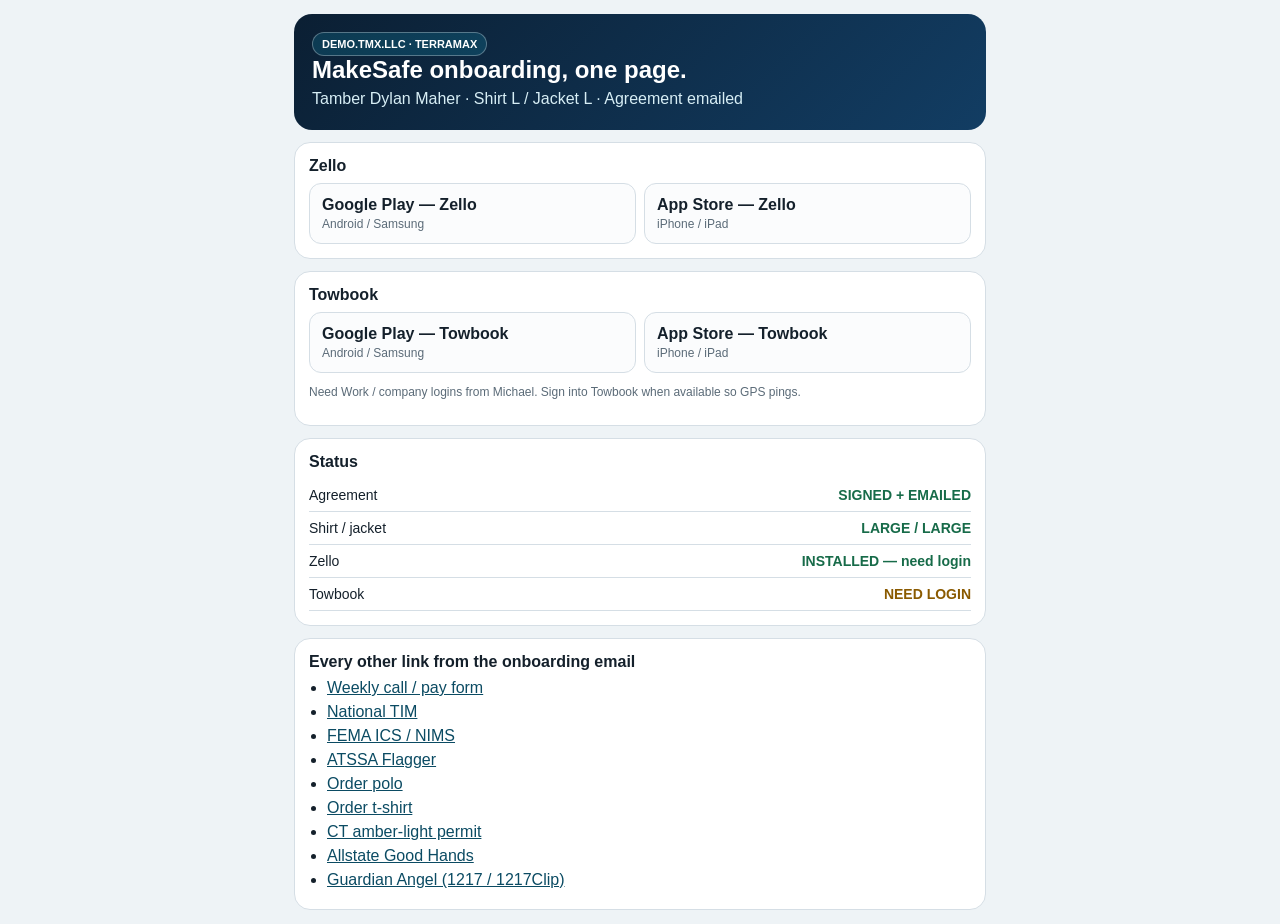
==== index.html @ 7db6fc3e "Add MakeSafe onboarding demo for demo.tmx.llc" ====
<!doctype html>
<html lang="en">
<head>
<meta charset="utf-8">
<meta name="viewport" content="width=device-width,initial-scale=1">
<title>MakeSafe CT TSRA — Onboarding Demo</title>
<style>
:root{--navy:#0b1f33;--blue:#123d63;--cyan:#18a7c9;--green:#176b49;--bg:#eef3f6;--ink:#14202b;--muted:#5b6b78;--line:#d5dee5}
*{box-sizing:border-box}
body{margin:0;font-family:Inter,Segoe UI,Arial,sans-serif;background:var(--bg);color:var(--ink)}
.wrap{max-width:720px;margin:auto;padding:14px}
.hero{background:linear-gradient(135deg,var(--navy),var(--blue));color:#fff;border-radius:18px;padding:18px}
.hero h1{margin:0 0 6px;font-size:24px}
.hero p{margin:4px 0;color:#d7eef5}
.badge{display:inline-block;border:1px solid rgba(255,255,255,.3);background:rgba(24,167,201,.2);padding:5px 9px;border-radius:999px;font-size:11px;font-weight:800}
.card{background:#fff;border:1px solid var(--line);border-radius:16px;padding:14px;margin-top:12px}
h2{margin:0 0 8px;font-size:16px}
.grid{display:grid;grid-template-columns:1fr 1fr;gap:8px}
.store{display:block;border:1px solid var(--line);border-radius:12px;padding:12px;text-decoration:none;color:var(--ink);background:#fbfcfd;font-weight:800}
.store span{display:block;font-weight:500;color:var(--muted);font-size:12px;margin-top:3px}
.row{display:flex;justify-content:space-between;gap:8px;padding:8px 0;border-bottom:1px solid var(--line);font-size:14px}
.ok{color:var(--green);font-weight:800}
.wait{color:#8a5a00;font-weight:800}
a{color:#0b4b63}
.small{font-size:12px;color:var(--muted)}
ul{margin:8px 0 0 18px;padding:0}li{margin:6px 0}
@media(max-width:520px){.grid{grid-template-columns:1fr}}
</style>
</head>
<body>
<div class="wrap">
<section class="hero">
<span class="badge">DEMO.TMX.LLC · TERRAMAX</span>
<h1>MakeSafe onboarding, one page.</h1>
<p>Tamber Dylan Maher · Shirt L / Jacket L · Agreement emailed</p>
</section>
<section class="card">
<h2>Zello</h2>
<div class="grid">
<a class="store" href="https://play.google.com/store/apps/details?id=com.loudtalks">Google Play — Zello<span>Android / Samsung</span></a>
<a class="store" href="https://apps.apple.com/us/app/zello-walkie-talkie/id508231856">App Store — Zello<span>iPhone / iPad</span></a>
</div>
</section>
<section class="card">
<h2>Towbook</h2>
<div class="grid">
<a class="store" href="https://play.google.com/store/apps/details?id=com.towbook.mobile">Google Play — Towbook<span>Android / Samsung</span></a>
<a class="store" href="https://apps.apple.com/us/app/towbook/id670258292">App Store — Towbook<span>iPhone / iPad</span></a>
</div>
<p class="small">Need Work / company logins from Michael. Sign into Towbook when available so GPS pings.</p>
</section>
<section class="card">
<h2>Status</h2>
<div class="row"><span>Agreement</span><span class="ok">SIGNED + EMAILED</span></div>
<div class="row"><span>Shirt / jacket</span><span class="ok">LARGE / LARGE</span></div>
<div class="row"><span>Zello</span><span class="ok">INSTALLED — need login</span></div>
<div class="row"><span>Towbook</span><span class="wait">NEED LOGIN</span></div>
</section>
<section class="card">
<h2>Every other link from the onboarding email</h2>
<ul>
<li><a href="https://docs.google.com/forms/d/e/1FAIpQLSf4Mv1PhjNyhvWNYXLvkSwa-qMlq7Yl-J4h-qOAlry6z2-8jg/viewform">Weekly call / pay form</a></li>
<li><a href="https://learning.respondersafety.com/Clusters/National-TIM-Training-Certificate.aspx">National TIM</a></li>
<li><a href="https://training.fema.gov/nims/">FEMA ICS / NIMS</a></li>
<li><a href="https://www.atssa.com/Training/Find-a-Course/Flagger-Training-Courses/Online-Training">ATSSA Flagger</a></li>
<li><a href="https://docs.google.com/forms/d/e/1FAIpQLSeI23RSwek_ja71vLLKar7BKGvU0KmwayOh2JxT48tD0ukR5Q/viewform">Order polo</a></li>
<li><a href="https://docs.google.com/forms/d/e/1FAIpQLSejXj6eehNrN5KHWK0I2aYyoX4_Jc-tSO9pF_rPR9kg8O-jWg/viewform">Order t-shirt</a></li>
<li><a href="https://portal.ct.gov/-/media/DMV/20/29/e215mepdf.pdf">CT amber-light permit</a></li>
<li><a href="https://ghrn-rescuer-portal.cws.allstate.com/?utm_source=ref_email2&utm_medium=referral&utm_content=CT1927771">Allstate Good Hands</a></li>
<li><a href="https://www.guardianangeldevices.com/?code=1217">Guardian Angel (1217 / 1217Clip)</a></li>
</ul>
</section>
</div>
</body>
</html>
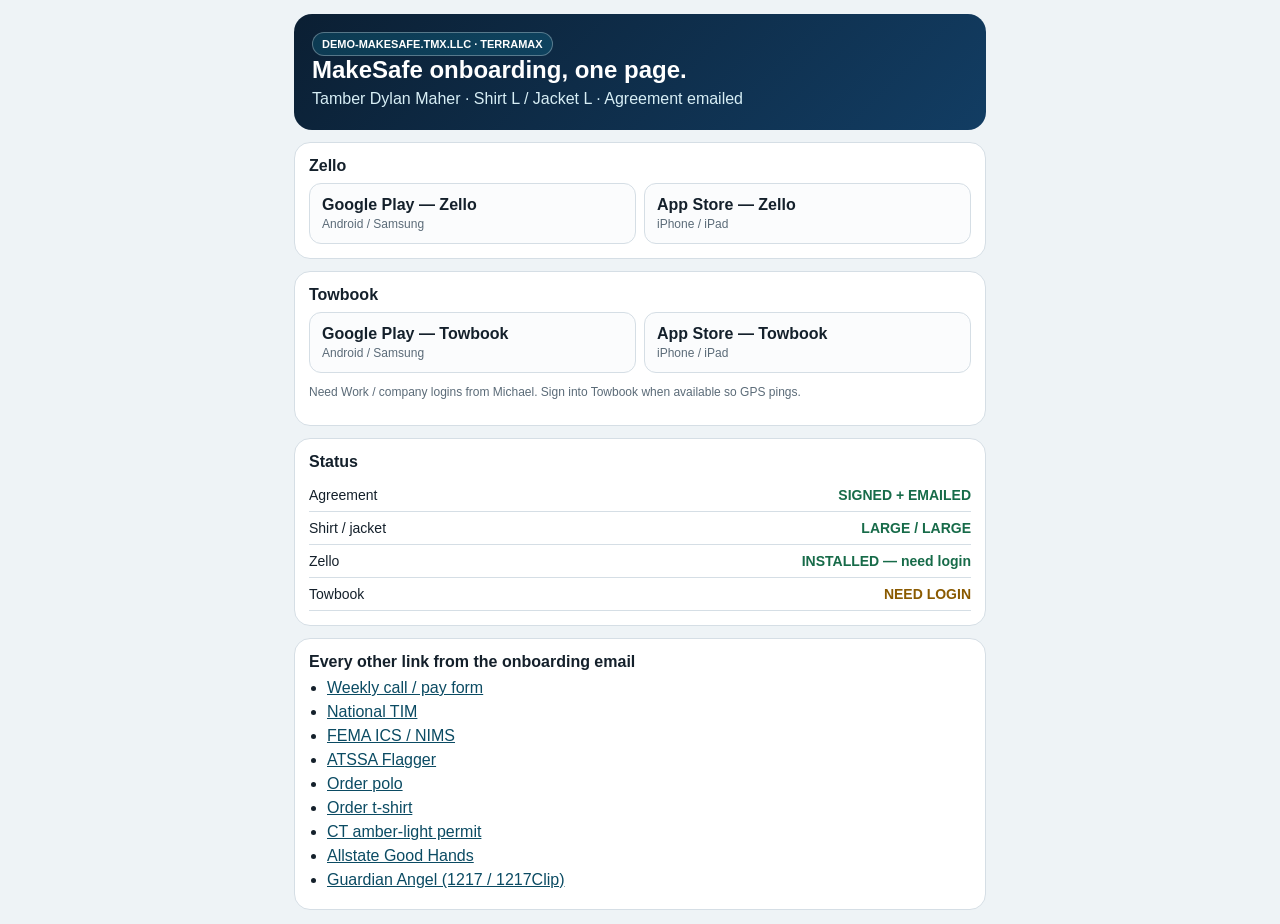
==== commit cc742f3f: "Update MakeSafe demo hostname in page" ====
--- a/index.html
+++ b/index.html
@@ -30,7 +30,7 @@
 <body>
 <div class="wrap">
 <section class="hero">
-<span class="badge">DEMO.TMX.LLC · TERRAMAX</span>
+<span class="badge">DEMO-MAKESAFE.TMX.LLC · TERRAMAX</span>
 <h1>MakeSafe onboarding, one page.</h1>
 <p>Tamber Dylan Maher · Shirt L / Jacket L · Agreement emailed</p>
 </section>
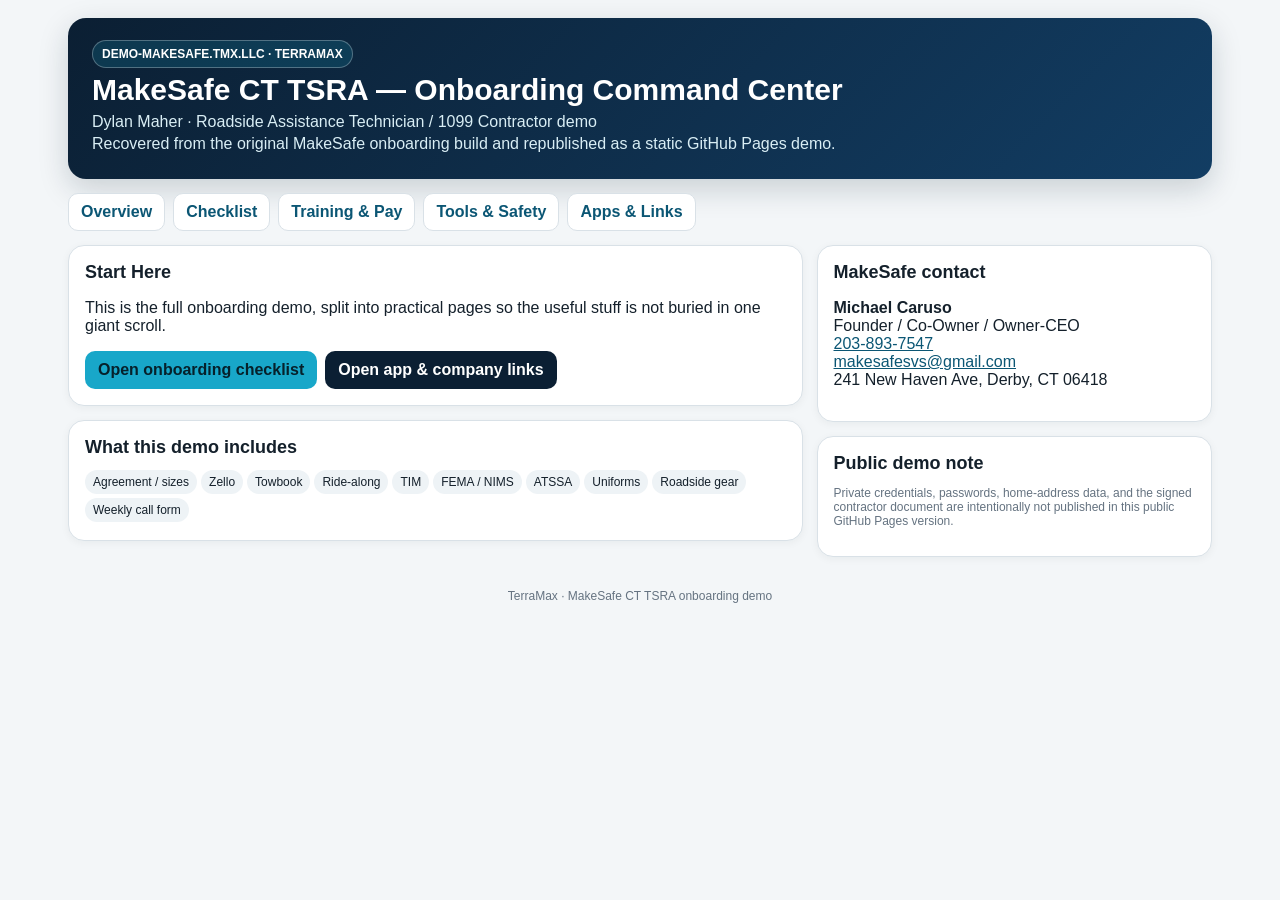
==== commit 10a52faa: "Restore full MakeSafe demo overview" ====
--- a/index.html
+++ b/index.html
@@ -1,75 +1 @@
-<!doctype html>
-<html lang="en">
-<head>
-<meta charset="utf-8">
-<meta name="viewport" content="width=device-width,initial-scale=1">
-<title>MakeSafe CT TSRA — Onboarding Demo</title>
-<style>
-:root{--navy:#0b1f33;--blue:#123d63;--cyan:#18a7c9;--green:#176b49;--bg:#eef3f6;--ink:#14202b;--muted:#5b6b78;--line:#d5dee5}
-*{box-sizing:border-box}
-body{margin:0;font-family:Inter,Segoe UI,Arial,sans-serif;background:var(--bg);color:var(--ink)}
-.wrap{max-width:720px;margin:auto;padding:14px}
-.hero{background:linear-gradient(135deg,var(--navy),var(--blue));color:#fff;border-radius:18px;padding:18px}
-.hero h1{margin:0 0 6px;font-size:24px}
-.hero p{margin:4px 0;color:#d7eef5}
-.badge{display:inline-block;border:1px solid rgba(255,255,255,.3);background:rgba(24,167,201,.2);padding:5px 9px;border-radius:999px;font-size:11px;font-weight:800}
-.card{background:#fff;border:1px solid var(--line);border-radius:16px;padding:14px;margin-top:12px}
-h2{margin:0 0 8px;font-size:16px}
-.grid{display:grid;grid-template-columns:1fr 1fr;gap:8px}
-.store{display:block;border:1px solid var(--line);border-radius:12px;padding:12px;text-decoration:none;color:var(--ink);background:#fbfcfd;font-weight:800}
-.store span{display:block;font-weight:500;color:var(--muted);font-size:12px;margin-top:3px}
-.row{display:flex;justify-content:space-between;gap:8px;padding:8px 0;border-bottom:1px solid var(--line);font-size:14px}
-.ok{color:var(--green);font-weight:800}
-.wait{color:#8a5a00;font-weight:800}
-a{color:#0b4b63}
-.small{font-size:12px;color:var(--muted)}
-ul{margin:8px 0 0 18px;padding:0}li{margin:6px 0}
-@media(max-width:520px){.grid{grid-template-columns:1fr}}
-</style>
-</head>
-<body>
-<div class="wrap">
-<section class="hero">
-<span class="badge">DEMO-MAKESAFE.TMX.LLC · TERRAMAX</span>
-<h1>MakeSafe onboarding, one page.</h1>
-<p>Tamber Dylan Maher · Shirt L / Jacket L · Agreement emailed</p>
-</section>
-<section class="card">
-<h2>Zello</h2>
-<div class="grid">
-<a class="store" href="https://play.google.com/store/apps/details?id=com.loudtalks">Google Play — Zello<span>Android / Samsung</span></a>
-<a class="store" href="https://apps.apple.com/us/app/zello-walkie-talkie/id508231856">App Store — Zello<span>iPhone / iPad</span></a>
-</div>
-</section>
-<section class="card">
-<h2>Towbook</h2>
-<div class="grid">
-<a class="store" href="https://play.google.com/store/apps/details?id=com.towbook.mobile">Google Play — Towbook<span>Android / Samsung</span></a>
-<a class="store" href="https://apps.apple.com/us/app/towbook/id670258292">App Store — Towbook<span>iPhone / iPad</span></a>
-</div>
-<p class="small">Need Work / company logins from Michael. Sign into Towbook when available so GPS pings.</p>
-</section>
-<section class="card">
-<h2>Status</h2>
-<div class="row"><span>Agreement</span><span class="ok">SIGNED + EMAILED</span></div>
-<div class="row"><span>Shirt / jacket</span><span class="ok">LARGE / LARGE</span></div>
-<div class="row"><span>Zello</span><span class="ok">INSTALLED — need login</span></div>
-<div class="row"><span>Towbook</span><span class="wait">NEED LOGIN</span></div>
-</section>
-<section class="card">
-<h2>Every other link from the onboarding email</h2>
-<ul>
-<li><a href="https://docs.google.com/forms/d/e/1FAIpQLSf4Mv1PhjNyhvWNYXLvkSwa-qMlq7Yl-J4h-qOAlry6z2-8jg/viewform">Weekly call / pay form</a></li>
-<li><a href="https://learning.respondersafety.com/Clusters/National-TIM-Training-Certificate.aspx">National TIM</a></li>
-<li><a href="https://training.fema.gov/nims/">FEMA ICS / NIMS</a></li>
-<li><a href="https://www.atssa.com/Training/Find-a-Course/Flagger-Training-Courses/Online-Training">ATSSA Flagger</a></li>
-<li><a href="https://docs.google.com/forms/d/e/1FAIpQLSeI23RSwek_ja71vLLKar7BKGvU0KmwayOh2JxT48tD0ukR5Q/viewform">Order polo</a></li>
-<li><a href="https://docs.google.com/forms/d/e/1FAIpQLSejXj6eehNrN5KHWK0I2aYyoX4_Jc-tSO9pF_rPR9kg8O-jWg/viewform">Order t-shirt</a></li>
-<li><a href="https://portal.ct.gov/-/media/DMV/20/29/e215mepdf.pdf">CT amber-light permit</a></li>
-<li><a href="https://ghrn-rescuer-portal.cws.allstate.com/?utm_source=ref_email2&utm_medium=referral&utm_content=CT1927771">Allstate Good Hands</a></li>
-<li><a href="https://www.guardianangeldevices.com/?code=1217">Guardian Angel (1217 / 1217Clip)</a></li>
-</ul>
-</section>
-</div>
-</body>
-</html>
+<!doctype html><html lang="en"><head><meta charset="utf-8"><meta name="viewport" content="width=device-width,initial-scale=1"><title>MakeSafe CT TSRA — Onboarding Demo</title><link rel="stylesheet" href="styles.css"></head><body><div class="page"><section class="hero"><span class="badge">DEMO-MAKESAFE.TMX.LLC · TERRAMAX</span><h1>MakeSafe CT TSRA — Onboarding Command Center</h1><p>Dylan Maher · Roadside Assistance Technician / 1099 Contractor demo</p><p>Recovered from the original MakeSafe onboarding build and republished as a static GitHub Pages demo.</p></section><nav class="nav"><a href="index.html">Overview</a><a href="status.html">Checklist</a><a href="training.html">Training & Pay</a><a href="gear.html">Tools & Safety</a><a href="links.html">Apps & Links</a></nav><div class="grid"><main><section class="card"><h2>Start Here</h2><p>This is the full onboarding demo, split into practical pages so the useful stuff is not buried in one giant scroll.</p><div class="btnrow"><a class="btn primary" href="status.html">Open onboarding checklist</a><a class="btn dark" href="links.html">Open app & company links</a></div></section><section class="card"><h2>What this demo includes</h2><span class="pill">Agreement / sizes</span><span class="pill">Zello</span><span class="pill">Towbook</span><span class="pill">Ride-along</span><span class="pill">TIM</span><span class="pill">FEMA / NIMS</span><span class="pill">ATSSA</span><span class="pill">Uniforms</span><span class="pill">Roadside gear</span><span class="pill">Weekly call form</span></section></main><aside><section class="card"><h2>MakeSafe contact</h2><p><strong>Michael Caruso</strong><br>Founder / Co-Owner / Owner-CEO<br><a href="tel:+12038937547">203-893-7547</a><br><a href="mailto:makesafesvs@gmail.com">makesafesvs@gmail.com</a><br>241 New Haven Ave, Derby, CT 06418</p></section><section class="card"><h2>Public demo note</h2><p class="small">Private credentials, passwords, home-address data, and the signed contractor document are intentionally not published in this public GitHub Pages version.</p></section></aside></div><div class="footer">TerraMax · MakeSafe CT TSRA onboarding demo</div></div></body></html>
--- a/styles.css
+++ b/styles.css
@@ -0,0 +1,3 @@
+:root{--navy:#0b1f33;--blue:#123d63;--cyan:#18a7c9;--green:#22a06b;--amber:#d98b1f;--red:#c74440;--bg:#f3f6f8;--card:#fff;--ink:#14202b;--muted:#657381;--line:#d9e1e7}
+*{box-sizing:border-box}body{margin:0;background:var(--bg);font-family:Inter,Segoe UI,Arial,sans-serif;color:var(--ink)}a{color:#0b5674}.page{max-width:1180px;margin:auto;padding:18px}.hero{background:linear-gradient(135deg,var(--navy),var(--blue));color:#fff;border-radius:18px;padding:22px 24px;box-shadow:0 10px 30px rgba(11,31,51,.18)}.hero h1{margin:5px 0 6px;font-size:30px}.hero p{margin:4px 0;color:#d9eef5}.badge{display:inline-block;background:rgba(24,167,201,.18);border:1px solid rgba(255,255,255,.28);padding:6px 9px;border-radius:999px;font-size:12px;font-weight:700}.nav{display:flex;gap:8px;flex-wrap:wrap;margin:14px 0}.nav a{background:#fff;border:1px solid var(--line);border-radius:10px;padding:9px 12px;text-decoration:none;font-weight:800}.grid{display:grid;grid-template-columns:1.3fr .7fr;gap:14px;margin-top:14px}.card{background:var(--card);border:1px solid var(--line);border-radius:16px;padding:16px;box-shadow:0 2px 8px rgba(17,32,43,.05);margin-bottom:14px}.card h2{margin:0 0 10px;font-size:18px}.card h3{margin:16px 0 8px;font-size:14px;color:var(--muted);text-transform:uppercase;letter-spacing:.06em}.task{border:1px solid var(--line);border-radius:14px;padding:12px;margin:9px 0;background:#fff}.task.urgent{border-left:5px solid var(--red)}.task.today{border-left:5px solid var(--amber)}.task.week{border-left:5px solid var(--cyan)}.task.reference{border-left:5px solid var(--green)}.task-head{display:grid;grid-template-columns:36px 1fr 150px;gap:10px;align-items:start}.num{width:28px;height:28px;border-radius:50%;display:grid;place-items:center;background:var(--navy);color:#fff;font-weight:800;font-size:13px}.title{font-weight:800;font-size:15px}.due{font-size:12px;text-align:right;color:var(--muted)}.req,.small{font-size:12px;color:var(--muted)}.controls{display:grid;grid-template-columns:180px 160px 1fr;gap:8px;margin-top:10px}select,input,textarea{font:inherit;border:1px solid var(--line);border-radius:9px;padding:8px;background:#fff}textarea{width:100%;min-height:82px}.btnrow{display:flex;gap:8px;flex-wrap:wrap;margin-top:10px}.btn{display:inline-flex;align-items:center;justify-content:center;gap:7px;padding:10px 13px;border-radius:10px;border:0;font-weight:800;text-decoration:none;cursor:pointer}.primary{background:var(--cyan);color:#06212b}.dark{background:var(--navy);color:#fff}.good{background:#e7f6ef;color:#176b49}.soft{background:#eef3f6;color:var(--ink)}.appgrid{display:grid;grid-template-columns:1fr 1fr;gap:8px}.store{display:block;border:1px solid var(--line);border-radius:11px;padding:10px;text-decoration:none;color:var(--ink);background:#fbfcfd}.store strong{display:block}.money{display:grid;grid-template-columns:1fr auto;gap:7px;padding:7px 0;border-bottom:1px solid var(--line)}.notice{border-left:4px solid var(--amber);background:#fff8e8;padding:10px 12px;border-radius:8px}.progress{height:11px;background:#dbe5ea;border-radius:999px;overflow:hidden}.bar{height:100%;background:var(--cyan);width:0}.footer{text-align:center;font-size:12px;color:var(--muted);margin:18px 0}.pill{display:inline-block;padding:5px 8px;border-radius:999px;background:#eef3f6;margin:2px 4px 2px 0;font-size:12px}.linkgrid{display:grid;grid-template-columns:repeat(2,minmax(0,1fr));gap:8px}
+@media(max-width:850px){.grid{grid-template-columns:1fr}.task-head{grid-template-columns:34px 1fr}.due{grid-column:2;text-align:left}.controls{grid-template-columns:1fr}.appgrid,.linkgrid{grid-template-columns:1fr}}
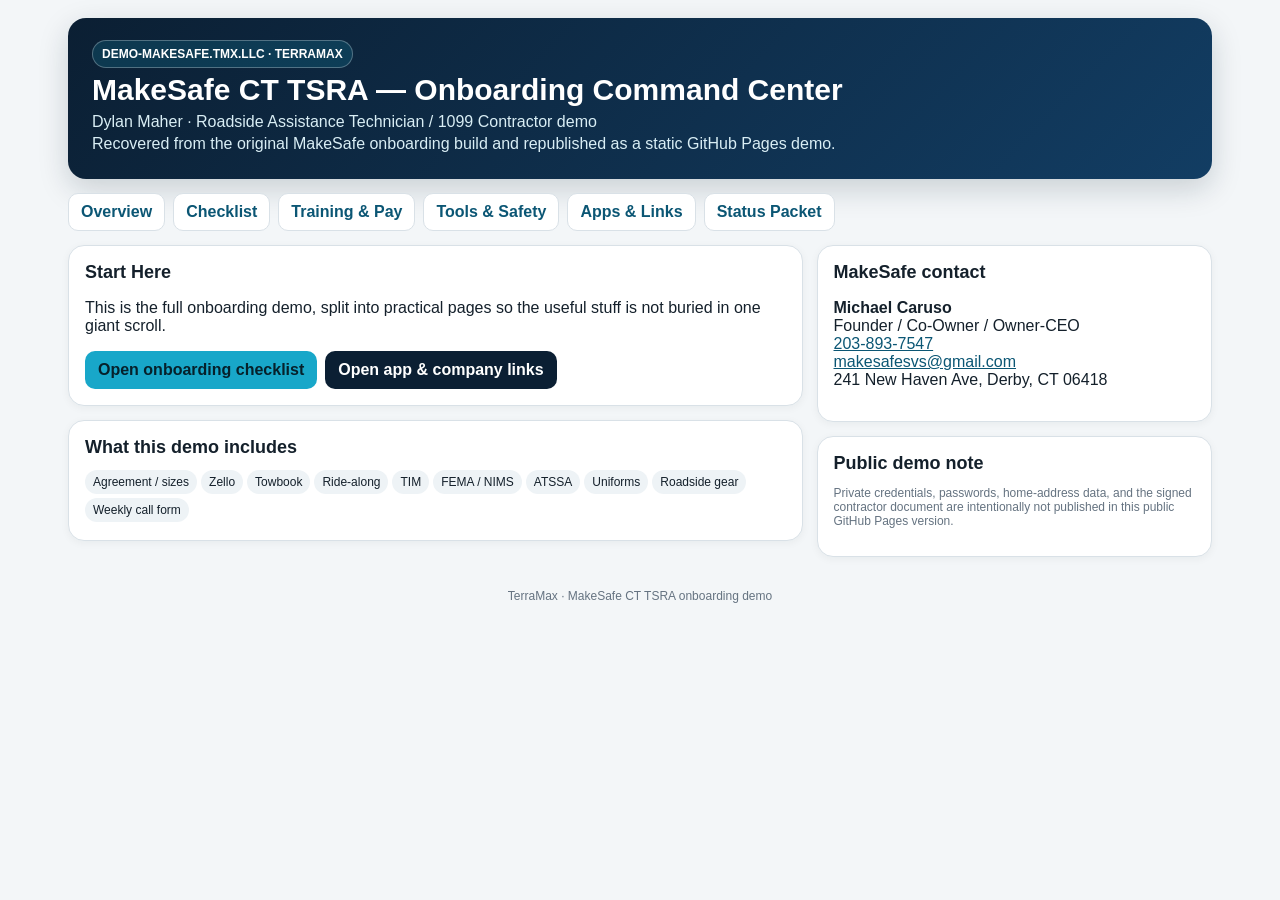
==== commit e135e426: "Add status packet navigation" ====
--- a/index.html
+++ b/index.html
@@ -1 +1 @@
-<!doctype html><html lang="en"><head><meta charset="utf-8"><meta name="viewport" content="width=device-width,initial-scale=1"><title>MakeSafe CT TSRA — Onboarding Demo</title><link rel="stylesheet" href="styles.css"></head><body><div class="page"><section class="hero"><span class="badge">DEMO-MAKESAFE.TMX.LLC · TERRAMAX</span><h1>MakeSafe CT TSRA — Onboarding Command Center</h1><p>Dylan Maher · Roadside Assistance Technician / 1099 Contractor demo</p><p>Recovered from the original MakeSafe onboarding build and republished as a static GitHub Pages demo.</p></section><nav class="nav"><a href="index.html">Overview</a><a href="status.html">Checklist</a><a href="training.html">Training & Pay</a><a href="gear.html">Tools & Safety</a><a href="links.html">Apps & Links</a></nav><div class="grid"><main><section class="card"><h2>Start Here</h2><p>This is the full onboarding demo, split into practical pages so the useful stuff is not buried in one giant scroll.</p><div class="btnrow"><a class="btn primary" href="status.html">Open onboarding checklist</a><a class="btn dark" href="links.html">Open app & company links</a></div></section><section class="card"><h2>What this demo includes</h2><span class="pill">Agreement / sizes</span><span class="pill">Zello</span><span class="pill">Towbook</span><span class="pill">Ride-along</span><span class="pill">TIM</span><span class="pill">FEMA / NIMS</span><span class="pill">ATSSA</span><span class="pill">Uniforms</span><span class="pill">Roadside gear</span><span class="pill">Weekly call form</span></section></main><aside><section class="card"><h2>MakeSafe contact</h2><p><strong>Michael Caruso</strong><br>Founder / Co-Owner / Owner-CEO<br><a href="tel:+12038937547">203-893-7547</a><br><a href="mailto:makesafesvs@gmail.com">makesafesvs@gmail.com</a><br>241 New Haven Ave, Derby, CT 06418</p></section><section class="card"><h2>Public demo note</h2><p class="small">Private credentials, passwords, home-address data, and the signed contractor document are intentionally not published in this public GitHub Pages version.</p></section></aside></div><div class="footer">TerraMax · MakeSafe CT TSRA onboarding demo</div></div></body></html>+<!doctype html><html lang="en"><head><meta charset="utf-8"><meta name="viewport" content="width=device-width,initial-scale=1"><title>MakeSafe CT TSRA — Onboarding Demo</title><link rel="stylesheet" href="styles.css"></head><body><div class="page"><section class="hero"><span class="badge">DEMO-MAKESAFE.TMX.LLC · TERRAMAX</span><h1>MakeSafe CT TSRA — Onboarding Command Center</h1><p>Dylan Maher · Roadside Assistance Technician / 1099 Contractor demo</p><p>Recovered from the original MakeSafe onboarding build and republished as a static GitHub Pages demo.</p></section><nav class="nav"><a href="index.html">Overview</a><a href="status.html">Checklist</a><a href="training.html">Training & Pay</a><a href="gear.html">Tools & Safety</a><a href="links.html">Apps & Links</a><a href="packet.html">Status Packet</a></nav><div class="grid"><main><section class="card"><h2>Start Here</h2><p>This is the full onboarding demo, split into practical pages so the useful stuff is not buried in one giant scroll.</p><div class="btnrow"><a class="btn primary" href="status.html">Open onboarding checklist</a><a class="btn dark" href="links.html">Open app & company links</a></div></section><section class="card"><h2>What this demo includes</h2><span class="pill">Agreement / sizes</span><span class="pill">Zello</span><span class="pill">Towbook</span><span class="pill">Ride-along</span><span class="pill">TIM</span><span class="pill">FEMA / NIMS</span><span class="pill">ATSSA</span><span class="pill">Uniforms</span><span class="pill">Roadside gear</span><span class="pill">Weekly call form</span></section></main><aside><section class="card"><h2>MakeSafe contact</h2><p><strong>Michael Caruso</strong><br>Founder / Co-Owner / Owner-CEO<br><a href="tel:+12038937547">203-893-7547</a><br><a href="mailto:makesafesvs@gmail.com">makesafesvs@gmail.com</a><br>241 New Haven Ave, Derby, CT 06418</p></section><section class="card"><h2>Public demo note</h2><p class="small">Private credentials, passwords, home-address data, and the signed contractor document are intentionally not published in this public GitHub Pages version.</p></section></aside></div><div class="footer">TerraMax · MakeSafe CT TSRA onboarding demo</div></div></body></html>
